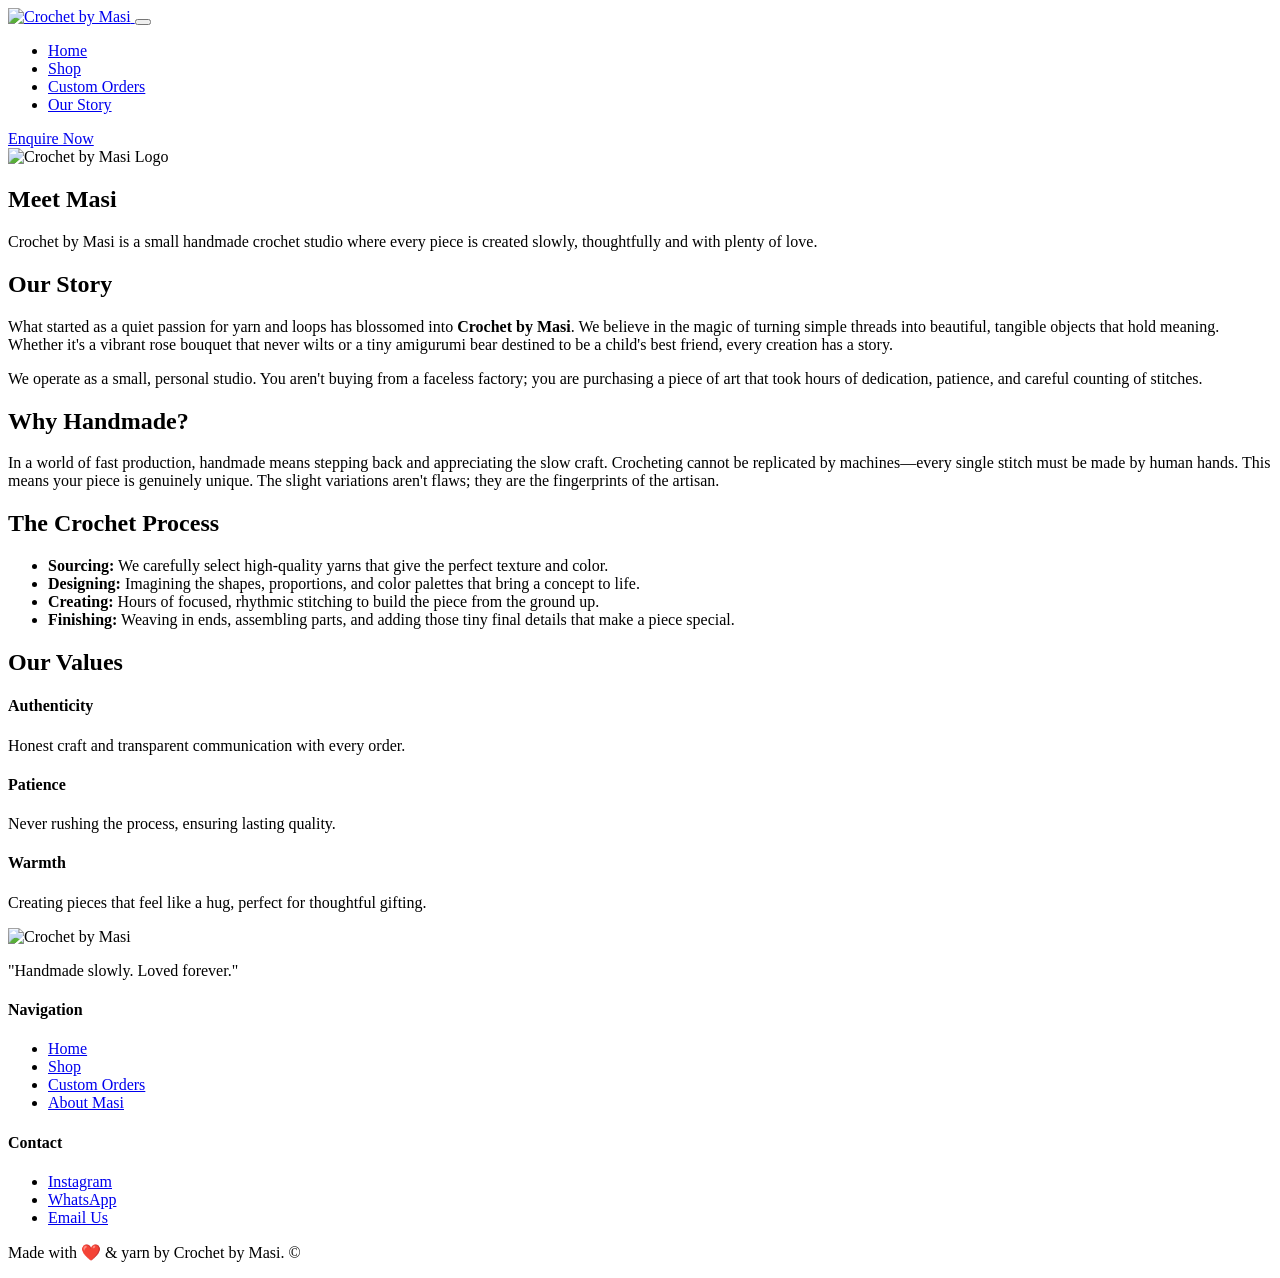
==== about.html @ 3d9cf758 "Add about.html for 'About Us' page" ====
<!DOCTYPE html>
<html lang="en">
<head>
    <meta charset="UTF-8">
    <meta name="viewport" content="width=device-width, initial-scale=1.0">
    <title>About Us | Crochet by Masi</title>
    <meta name="description" content="Learn about Masi and our small handmade crochet studio.">
    
    <link rel="preconnect" href="https://fonts.googleapis.com">
    <link rel="preconnect" href="https://fonts.gstatic.com" crossorigin>
    <link href="https://fonts.googleapis.com/css2?family=DM+Sans:opsz,wght@9..40,400;9..40,500;9..40,700&family=Lobster+Two:ital,wght@0,400;0,700;1,400&display=swap" rel="stylesheet">
    
    <link rel="stylesheet" href="css/style.css">
</head>
<body>

    <header class="site-header">
        <div class="container nav-container">
            <a href="index.html" class="logo-link">
                <img src="assets/logo/crochet-by-masi.png" alt="Crochet by Masi" class="brand-logo">
            </a>
            
            <button class="menu-toggle" aria-label="Toggle navigation" aria-expanded="false">
                <span class="hamburger"></span>
            </button>

            <nav class="main-nav">
                <ul class="nav-links">
                    <li><a href="index.html">Home</a></li>
                    <li><a href="shop.html">Shop</a></li>
                    <li><a href="custom-order.html">Custom Orders</a></li>
                    <li><a href="about.html" class="active">Our Story</a></li>
                </ul>
                <div class="nav-actions">
                    <a href="custom-order.html" class="btn btn-primary">Enquire Now</a>
                </div>
            </nav>
        </div>
    </header>

    <main class="page-main pt-header">
        
        <section class="about-hero section-padding text-center bg-cream">
            <div class="container">
                <img src="assets/logo/crochet-by-masi.png" alt="Crochet by Masi Logo" class="about-hero-logo mb-3">
                <h1 class="decorative-font">Meet Masi</h1>
                <p class="max-w-600 mx-auto">Crochet by Masi is a small handmade crochet studio where every piece is created slowly, thoughtfully and with plenty of love.</p>
            </div>
        </section>

        <section class="about-story section-padding">
            <div class="container text-content">
                <h2 class="decorative-font mb-3">Our Story</h2>
                <p>What started as a quiet passion for yarn and loops has blossomed into <strong>Crochet by Masi</strong>. We believe in the magic of turning simple threads into beautiful, tangible objects that hold meaning. Whether it's a vibrant rose bouquet that never wilts or a tiny amigurumi bear destined to be a child's best friend, every creation has a story.</p>
                <p>We operate as a small, personal studio. You aren't buying from a faceless factory; you are purchasing a piece of art that took hours of dedication, patience, and careful counting of stitches.</p>

                <h2 class="decorative-font mt-5 mb-3">Why Handmade?</h2>
                <p>In a world of fast production, handmade means stepping back and appreciating the slow craft. Crocheting cannot be replicated by machines—every single stitch must be made by human hands. This means your piece is genuinely unique. The slight variations aren't flaws; they are the fingerprints of the artisan.</p>

                <h2 class="decorative-font mt-5 mb-3">The Crochet Process</h2>
                <ul class="process-list">
                    <li><strong>Sourcing:</strong> We carefully select high-quality yarns that give the perfect texture and color.</li>
                    <li><strong>Designing:</strong> Imagining the shapes, proportions, and color palettes that bring a concept to life.</li>
                    <li><strong>Creating:</strong> Hours of focused, rhythmic stitching to build the piece from the ground up.</li>
                    <li><strong>Finishing:</strong> Weaving in ends, assembling parts, and adding those tiny final details that make a piece special.</li>
                </ul>

                <h2 class="decorative-font mt-5 mb-3">Our Values</h2>
                <div class="values-grid mt-3">
                    <div class="value-card bg-cream">
                        <h4>Authenticity</h4>
                        <p>Honest craft and transparent communication with every order.</p>
                    </div>
                    <div class="value-card bg-cream">
                        <h4>Patience</h4>
                        <p>Never rushing the process, ensuring lasting quality.</p>
                    </div>
                    <div class="value-card bg-cream">
                        <h4>Warmth</h4>
                        <p>Creating pieces that feel like a hug, perfect for thoughtful gifting.</p>
                    </div>
                </div>
            </div>
        </section>

    </main>

    <footer class="site-footer">
        <div class="container footer-container">
            <div class="footer-brand">
                <img src="assets/logo/crochet-by-masi.png" alt="Crochet by Masi" class="footer-logo">
                <p class="decorative-font tagline">"Handmade slowly. Loved forever."</p>
            </div>
            <div class="footer-links">
                <h4>Navigation</h4>
                <ul>
                    <li><a href="index.html">Home</a></li>
                    <li><a href="shop.html">Shop</a></li>
                    <li><a href="custom-order.html">Custom Orders</a></li>
                    <li><a href="about.html">About Masi</a></li>
                </ul>
            </div>
            <div class="footer-contact">
                <h4>Contact</h4>
                <ul>
                    <li><a href="#" class="instagram-link">Instagram</a></li>
                    <li><a href="#" class="whatsapp-link">WhatsApp</a></li>
                    <li><a href="#" class="email-link">Email Us</a></li>
                </ul>
            </div>
        </div>
        <div class="footer-bottom">
            <p>Made with ❤️ & yarn by Crochet by Masi. &copy; <span id="year"></span></p>
        </div>
    </footer>

    <script src="js/script.js"></script>
</body>
</html>
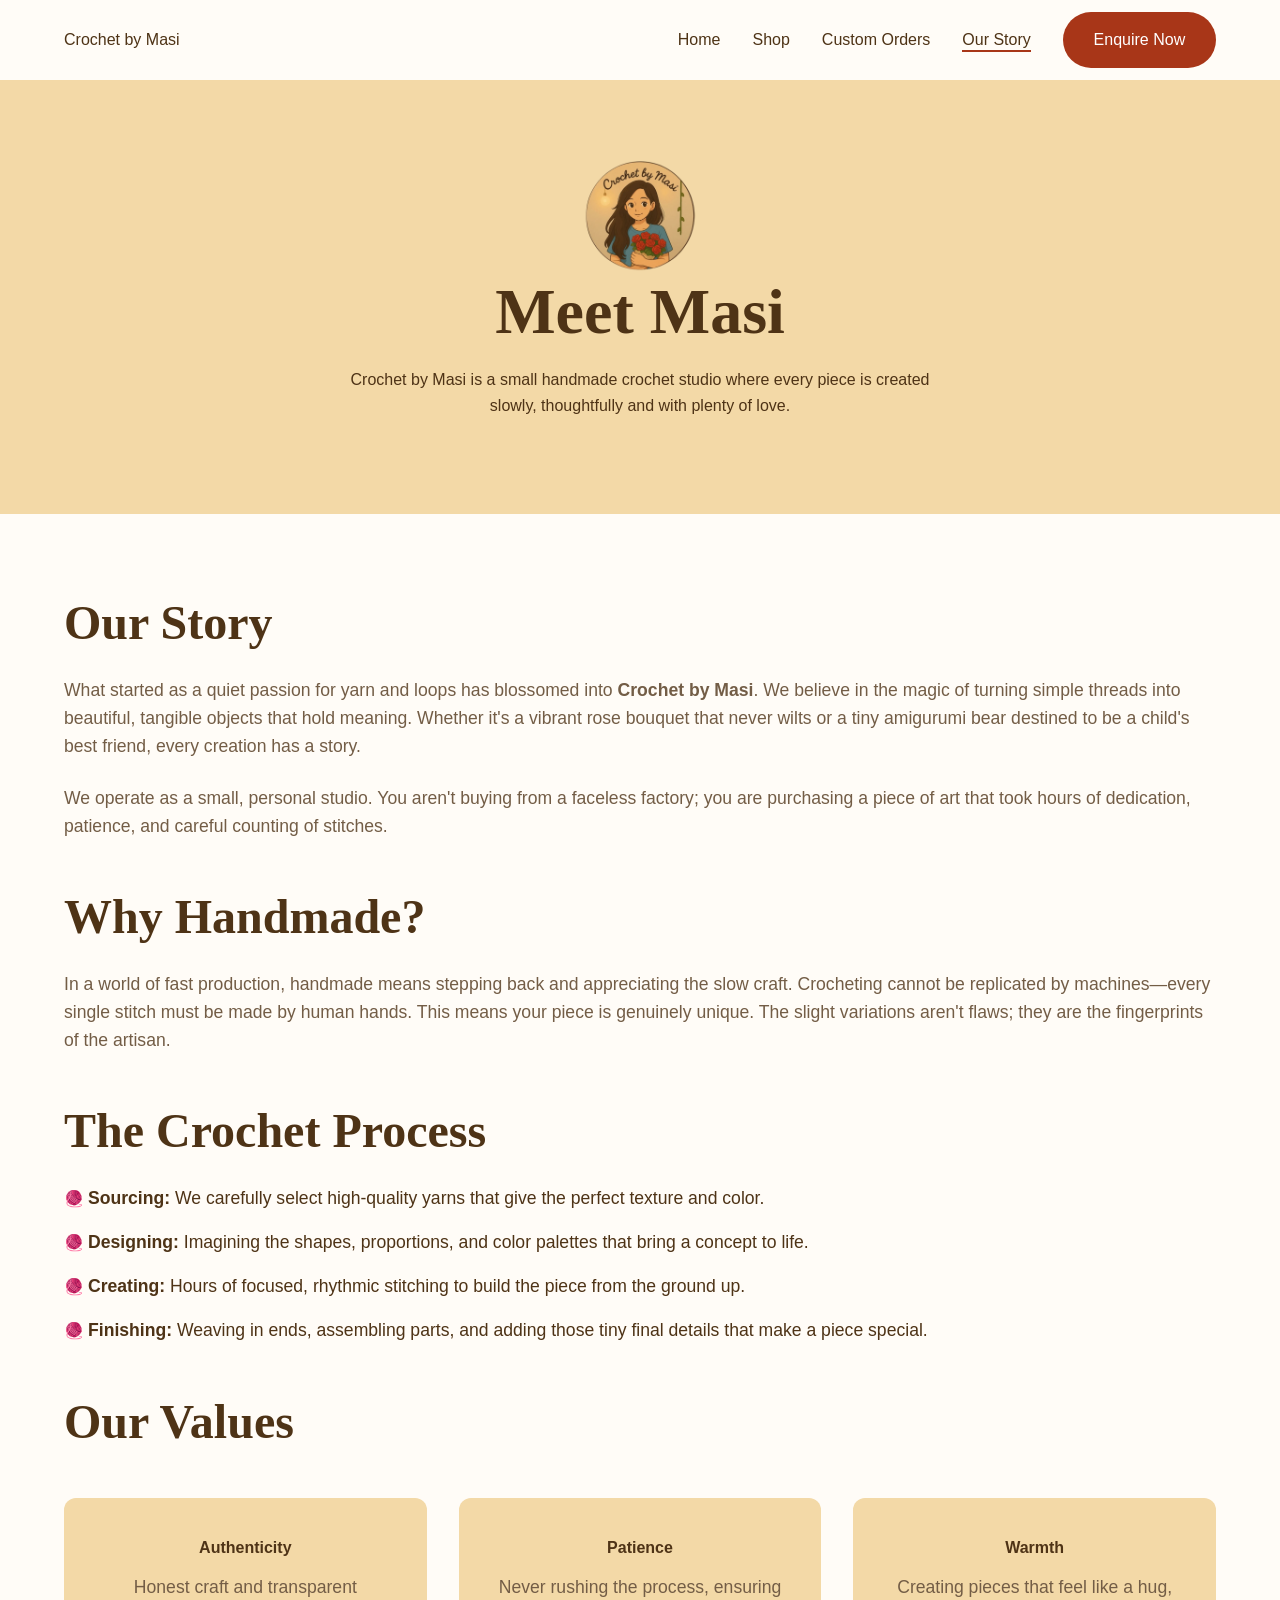
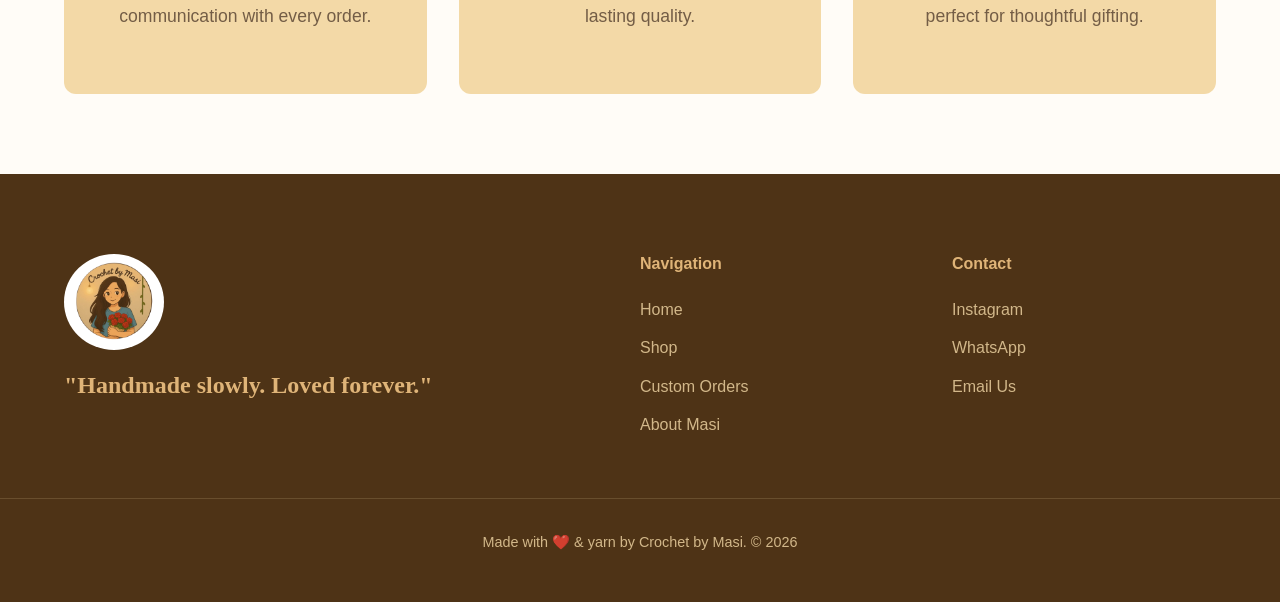
==== commit e9586a77: "Update header logo to text for accessibility Replaced logo image with text logo for better accessibi" ====
--- a/about.html
+++ b/about.html
@@ -17,8 +17,8 @@
     <header class="site-header">
         <div class="container nav-container">
             <a href="index.html" class="logo-link">
-                <img src="assets/logo/crochet-by-masi.png" alt="Crochet by Masi" class="brand-logo">
-            </a>
+    <span class="text-logo">Crochet by Masi</span>
+</a>
             
             <button class="menu-toggle" aria-label="Toggle navigation" aria-expanded="false">
                 <span class="hamburger"></span>
--- a/css/style.css
+++ b/css/style.css
@@ -0,0 +1,775 @@
+/* ========================================
+   CSS VARIABLES - BRAND PALETTE
+======================================== */
+:root {
+    /* Brand Colors */
+    --clr-cream: #F3D9A7;
+    --clr-cocoa: #4E3316;
+    --clr-terracotta: #A83618;
+    --clr-sage: #587472;
+    --clr-green: #7A9635;
+    --clr-golden: #DFB478;
+    
+    /* Functional Colors */
+    --clr-background: #FFFCF7; /* Very light warm off-white for main body */
+    --clr-surface: #FFFFFF;
+    --clr-text-main: #4E3316; /* Cocoa */
+    --clr-text-light: #735D46;
+    
+    /* Typography */
+    --font-main: 'DM Sans', sans-serif;
+    --font-decorative: 'Lobster Two', cursive;
+    
+    /* Transitions & Shadows */
+    --transition: 0.3s ease;
+    --shadow-soft: 0 4px 20px rgba(78, 51, 22, 0.08);
+}
+
+/* ========================================
+   RESET & BASE
+======================================== */
+*, *::before, *::after {
+    box-sizing: border-box;
+    margin: 0;
+    padding: 0;
+}
+
+html {
+    scroll-behavior: smooth;
+}
+
+body {
+    font-family: var(--font-main);
+    color: var(--clr-text-main);
+    background-color: var(--clr-background);
+    line-height: 1.6;
+    -webkit-font-smoothing: antialiased;
+}
+
+img {
+    max-width: 100%;
+    display: block;
+}
+
+a {
+    color: inherit;
+    text-decoration: none;
+    transition: var(--transition);
+}
+
+ul {
+    list-style: none;
+}
+
+/* ========================================
+   TYPOGRAPHY & UTILITIES
+======================================== */
+.decorative-font {
+    font-family: var(--font-decorative);
+    font-weight: 700;
+}
+
+h1, h2, h3, h4 {
+    color: var(--clr-cocoa);
+    margin-bottom: 1rem;
+    line-height: 1.2;
+}
+
+h1 { font-size: clamp(2.5rem, 5vw, 4rem); }
+h2 { font-size: clamp(2rem, 4vw, 3rem); }
+h3 { font-size: 1.5rem; }
+
+p { margin-bottom: 1rem; }
+
+.container {
+    width: 90%;
+    max-width: 1200px;
+    margin: 0 auto;
+}
+
+.section-padding { padding: 5rem 0; }
+.text-center { text-align: center; }
+.mb-3 { margin-bottom: 1.5rem; }
+.mb-4 { margin-bottom: 2rem; }
+.mt-2 { margin-top: 1rem; }
+.mt-3 { margin-top: 1.5rem; }
+.mt-4 { margin-top: 2rem; }
+.mt-5 { margin-top: 3rem; }
+.mx-auto { margin-left: auto; margin-right: auto; }
+.max-w-600 { max-width: 600px; }
+.justify-center { justify-content: center; }
+.hidden { display: none !important; }
+
+.bg-cream { background-color: var(--clr-cream); }
+.text-muted { color: var(--clr-text-light); }
+.small-text { font-size: 0.875rem; }
+
+/* ========================================
+   BUTTONS
+======================================== */
+.btn {
+    display: inline-flex;
+    align-items: center;
+    justify-content: center;
+    padding: 0.8rem 1.8rem;
+    border-radius: 50px;
+    font-weight: 500;
+    font-size: 1rem;
+    cursor: pointer;
+    border: 2px solid transparent;
+    transition: transform 0.2s, background-color 0.3s, box-shadow 0.3s;
+}
+
+.btn:active { transform: scale(0.98); }
+
+.btn-primary {
+    background-color: var(--clr-terracotta);
+    color: white;
+}
+
+.btn-primary:hover {
+    background-color: #8A2B12;
+    box-shadow: 0 4px 15px rgba(168, 54, 24, 0.3);
+}
+
+.btn-outline {
+    background-color: transparent;
+    border-color: var(--clr-cocoa);
+    color: var(--clr-cocoa);
+}
+
+.btn-outline:hover {
+    background-color: var(--clr-cocoa);
+    color: white;
+}
+
+.btn-block {
+    width: 100%;
+    display: block;
+}
+
+/* ========================================
+   HEADER & NAVIGATION
+======================================== */
+.site-header {
+    background-color: var(--clr-background);
+    position: fixed;
+    top: 0;
+    left: 0;
+    width: 100%;
+    z-index: 1000;
+    transition: box-shadow 0.3s, background-color 0.3s;
+}
+
+.site-header.scrolled {
+    background-color: rgba(255, 252, 247, 0.95);
+    backdrop-filter: blur(10px);
+    box-shadow: var(--shadow-soft);
+}
+
+.nav-container {
+    display: flex;
+    justify-content: space-between;
+    align-items: center;
+    height: 80px;
+}
+
+.brand-logo {
+    height: 60px;
+    width: auto;
+}
+
+.main-nav {
+    display: flex;
+    align-items: center;
+    gap: 2rem;
+}
+
+.nav-links {
+    display: flex;
+    gap: 2rem;
+}
+
+.nav-links a {
+    font-weight: 500;
+    position: relative;
+}
+
+.nav-links a::after {
+    content: '';
+    position: absolute;
+    bottom: -4px;
+    left: 0;
+    width: 0%;
+    height: 2px;
+    background-color: var(--clr-terracotta);
+    transition: var(--transition);
+}
+
+.nav-links a:hover::after,
+.nav-links a.active::after {
+    width: 100%;
+}
+
+.nav-actions {
+    display: flex;
+    align-items: center;
+    gap: 1.5rem;
+}
+
+.social-icon {
+    display: flex;
+    align-items: center;
+    color: var(--clr-cocoa);
+}
+.social-icon:hover { color: var(--clr-terracotta); }
+
+.menu-toggle {
+    display: none;
+    background: transparent;
+    border: none;
+    cursor: pointer;
+    width: 30px;
+    height: 20px;
+    position: relative;
+    z-index: 1001;
+}
+
+.hamburger, .hamburger::before, .hamburger::after {
+    content: '';
+    display: block;
+    width: 100%;
+    height: 2px;
+    background-color: var(--clr-cocoa);
+    position: absolute;
+    transition: var(--transition);
+}
+
+.hamburger { top: 9px; }
+.hamburger::before { top: -9px; }
+.hamburger::after { bottom: -9px; }
+
+.menu-toggle.active .hamburger { background: transparent; }
+.menu-toggle.active .hamburger::before { transform: rotate(45deg); top: 0; }
+.menu-toggle.active .hamburger::after { transform: rotate(-45deg); bottom: 0; }
+
+.pt-header { padding-top: 80px; }
+
+/* ========================================
+   HERO SECTION
+======================================== */
+.hero {
+    min-height: 100vh;
+    display: flex;
+    align-items: center;
+    padding-top: 80px;
+    background: linear-gradient(135deg, var(--clr-cream) 0%, var(--clr-background) 100%);
+}
+
+.hero-container {
+    display: grid;
+    grid-template-columns: 1fr 1fr;
+    gap: 4rem;
+    align-items: center;
+}
+
+.hero-buttons {
+    display: flex;
+    gap: 1rem;
+    flex-wrap: wrap;
+    margin-top: 2rem;
+}
+
+.hero-image-wrapper {
+    position: relative;
+    border-radius: 20px;
+    overflow: hidden;
+    box-shadow: var(--shadow-soft);
+}
+
+.hero-img {
+    width: 100%;
+    height: 600px;
+    object-fit: cover;
+}
+
+.hero-badge {
+    position: absolute;
+    bottom: -30px;
+    right: -30px;
+    width: 150px;
+    height: 150px;
+    background: var(--clr-surface);
+    border-radius: 50%;
+    display: flex;
+    align-items: center;
+    justify-content: center;
+    box-shadow: 0 10px 30px rgba(0,0,0,0.1);
+    padding: 1.5rem;
+}
+
+/* ========================================
+   PRODUCT CARDS
+======================================== */
+.product-grid {
+    display: grid;
+    grid-template-columns: repeat(auto-fill, minmax(280px, 1fr));
+    gap: 2rem;
+    margin-top: 3rem;
+}
+
+.product-card {
+    background: var(--clr-surface);
+    border-radius: 12px;
+    overflow: hidden;
+    box-shadow: 0 2px 10px rgba(78, 51, 22, 0.05);
+    transition: transform 0.3s, box-shadow 0.3s;
+    display: flex;
+    flex-direction: column;
+}
+
+.product-card:hover {
+    transform: translateY(-5px);
+    box-shadow: var(--shadow-soft);
+}
+
+.product-img-wrapper {
+    position: relative;
+    padding-top: 100%; /* 1:1 Aspect Ratio */
+    background-color: var(--clr-cream);
+}
+
+.product-img {
+    position: absolute;
+    top: 0;
+    left: 0;
+    width: 100%;
+    height: 100%;
+    object-fit: cover;
+}
+
+.product-badge {
+    position: absolute;
+    top: 10px;
+    left: 10px;
+    background: var(--clr-terracotta);
+    color: white;
+    font-size: 0.75rem;
+    padding: 0.25rem 0.75rem;
+    border-radius: 20px;
+    font-weight: 700;
+    text-transform: uppercase;
+}
+
+.product-info {
+    padding: 1.5rem;
+    display: flex;
+    flex-direction: column;
+    flex-grow: 1;
+}
+
+.product-title {
+    font-size: 1.25rem;
+    margin-bottom: 0.5rem;
+}
+
+.product-desc {
+    color: var(--clr-text-light);
+    font-size: 0.9rem;
+    margin-bottom: 1rem;
+    flex-grow: 1;
+}
+
+.product-footer {
+    display: flex;
+    justify-content: space-between;
+    align-items: center;
+    margin-bottom: 1rem;
+}
+
+.product-price {
+    font-weight: 700;
+    color: var(--clr-cocoa);
+    font-size: 1.1rem;
+}
+
+/* ========================================
+   CATEGORIES
+======================================== */
+.category-grid {
+    display: grid;
+    grid-template-columns: repeat(2, 1fr);
+    gap: 1.5rem;
+}
+
+.category-card {
+    background: var(--clr-surface);
+    padding: 3rem 2rem;
+    border-radius: 16px;
+    text-align: center;
+    border: 2px solid transparent;
+    transition: var(--transition);
+}
+
+.category-card:hover {
+    border-color: var(--clr-golden);
+    box-shadow: var(--shadow-soft);
+}
+
+.category-card h3 { font-size: 1.8rem; margin-bottom: 0.5rem; }
+.text-link {
+    color: var(--clr-terracotta);
+    font-weight: 700;
+    font-size: 0.9rem;
+}
+
+/* ========================================
+   HOW IT WORKS & VALUES
+======================================== */
+.steps-grid, .values-grid {
+    display: grid;
+    grid-template-columns: repeat(auto-fit, minmax(220px, 1fr));
+    gap: 2rem;
+    margin-top: 3rem;
+}
+
+.step-card {
+    text-align: center;
+    padding: 2rem 1.5rem;
+}
+
+.step-number {
+    font-size: 4rem;
+    color: var(--clr-golden);
+    opacity: 0.5;
+    line-height: 1;
+    margin-bottom: 1rem;
+}
+
+.value-card {
+    padding: 2.5rem 2rem;
+    border-radius: 12px;
+    text-align: center;
+}
+
+/* ========================================
+   MEET MASI
+======================================== */
+.meet-masi-container {
+    display: grid;
+    grid-template-columns: 1fr 2fr;
+    gap: 4rem;
+    align-items: center;
+}
+
+.meet-masi-image {
+    background: var(--clr-surface);
+    padding: 2rem;
+    border-radius: 50%;
+    box-shadow: var(--shadow-soft);
+}
+
+/* ========================================
+   INSTAGRAM GRID
+======================================== */
+.insta-grid {
+    display: grid;
+    grid-template-columns: repeat(4, 1fr);
+    gap: 1rem;
+}
+
+.insta-item {
+    aspect-ratio: 1;
+    background-color: var(--clr-cream);
+    background-image: url('https://images.unsplash.com/photo-1584992236310-6edddc08acff?q=80&w=400&auto=format&fit=crop');
+    background-size: cover;
+    background-position: center;
+    border-radius: 8px;
+}
+
+.insta-item:nth-child(2) { background-image: url('https://images.unsplash.com/photo-1628157732272-2d8c90ebdb5c?q=80&w=400&auto=format&fit=crop'); }
+.insta-item:nth-child(3) { background-image: url('https://images.unsplash.com/photo-1520986606214-8b456906c813?q=80&w=400&auto=format&fit=crop'); }
+.insta-item:nth-child(4) { background-image: url('https://images.unsplash.com/photo-1616874535244-73aea5daadb4?q=80&w=400&auto=format&fit=crop'); }
+
+/* ========================================
+   SHOP CONTROLS
+======================================== */
+.shop-controls {
+    display: flex;
+    flex-direction: column;
+    align-items: center;
+    gap: 2rem;
+    margin-bottom: 3rem;
+}
+
+.search-bar input {
+    width: 100%;
+    max-width: 400px;
+    padding: 1rem 1.5rem;
+    border: 2px solid var(--clr-cream);
+    border-radius: 50px;
+    font-family: inherit;
+    font-size: 1rem;
+    outline: none;
+    transition: var(--transition);
+}
+
+.search-bar input:focus { border-color: var(--clr-golden); }
+
+.category-filters {
+    display: flex;
+    gap: 1rem;
+    flex-wrap: wrap;
+    justify-content: center;
+}
+
+.filter-btn {
+    background: transparent;
+    border: 1px solid var(--clr-cocoa);
+    padding: 0.5rem 1.5rem;
+    border-radius: 50px;
+    cursor: pointer;
+    font-family: inherit;
+    color: var(--clr-cocoa);
+    transition: var(--transition);
+}
+
+.filter-btn.active, .filter-btn:hover {
+    background: var(--clr-cocoa);
+    color: white;
+}
+
+/* ========================================
+   FORMS
+======================================== */
+.form-container {
+    max-width: 700px;
+}
+
+.custom-form {
+    background: var(--clr-surface);
+    padding: 3rem;
+    border-radius: 20px;
+    box-shadow: var(--shadow-soft);
+}
+
+.form-grid {
+    display: grid;
+    grid-template-columns: 1fr 1fr;
+    gap: 1.5rem;
+}
+
+.form-group {
+    margin-bottom: 1.5rem;
+    display: flex;
+    flex-direction: column;
+}
+
+label {
+    font-weight: 500;
+    margin-bottom: 0.5rem;
+    font-size: 0.9rem;
+}
+
+input, select, textarea {
+    padding: 1rem;
+    border: 1px solid #E5E0D8;
+    border-radius: 8px;
+    font-family: inherit;
+    font-size: 1rem;
+    background: var(--clr-background);
+    outline: none;
+    transition: border-color 0.3s;
+}
+
+input:focus, select:focus, textarea:focus {
+    border-color: var(--clr-terracotta);
+}
+
+.form-fallback, .form-success {
+    background: var(--clr-surface);
+    padding: 4rem 2rem;
+    border-radius: 20px;
+    box-shadow: var(--shadow-soft);
+    margin-bottom: 2rem;
+}
+
+/* ========================================
+   ABOUT PAGE
+======================================== */
+.about-hero-logo {
+    width: 120px;
+    margin: 0 auto;
+}
+
+.text-content p {
+    font-size: 1.1rem;
+    margin-bottom: 1.5rem;
+    color: var(--clr-text-light);
+}
+
+.process-list li {
+    margin-bottom: 1rem;
+    font-size: 1.1rem;
+    padding-left: 1.5rem;
+    position: relative;
+}
+
+.process-list li::before {
+    content: '🧶';
+    position: absolute;
+    left: 0;
+    top: 2px;
+    font-size: 1rem;
+}
+
+/* ========================================
+   FOOTER
+======================================== */
+.site-footer {
+    background-color: var(--clr-cocoa);
+    color: var(--clr-cream);
+    padding: 5rem 0 2rem;
+}
+
+.footer-container {
+    display: grid;
+    grid-template-columns: 2fr 1fr 1fr;
+    gap: 3rem;
+    margin-bottom: 3rem;
+}
+
+.footer-logo {
+    width: 100px;
+    margin-bottom: 1rem;
+    background: var(--clr-surface);
+    border-radius: 50%;
+    padding: 0.5rem;
+}
+
+.footer-brand .tagline {
+    font-size: 1.5rem;
+    color: var(--clr-golden);
+}
+
+.site-footer h4 {
+    color: var(--clr-golden);
+    margin-bottom: 1.5rem;
+}
+
+.site-footer ul li { margin-bottom: 0.8rem; }
+.site-footer a { color: var(--clr-cream); opacity: 0.8; }
+.site-footer a:hover { opacity: 1; color: white; }
+
+.footer-bottom {
+    text-align: center;
+    padding-top: 2rem;
+    border-top: 1px solid rgba(243, 217, 167, 0.2);
+    font-size: 0.9rem;
+    opacity: 0.8;
+}
+
+/* ========================================
+   RESPONSIVE (MEDIA QUERIES)
+======================================== */
+@media (max-width: 1024px) {
+    .hero-container { gap: 2rem; }
+    .hero-img { height: 500px; }
+}
+
+@media (max-width: 768px) {
+    .menu-toggle { display: block; }
+    
+    .main-nav {
+        position: fixed;
+        top: 80px;
+        left: 0;
+        width: 100%;
+        background-color: var(--clr-background);
+        flex-direction: column;
+        padding: 2rem;
+        box-shadow: var(--shadow-soft);
+        transform: translateY(-150%);
+        transition: transform 0.4s ease;
+        z-index: 999;
+    }
+    
+    .main-nav.active { transform: translateY(0); }
+    .nav-links { flex-direction: column; align-items: center; width: 100%; gap: 1.5rem; }
+    .nav-actions { flex-direction: column; width: 100%; margin-top: 2rem; }
+    
+    .hero-container, .meet-masi-container { grid-template-columns: 1fr; text-align: center; }
+    .hero-buttons { justify-content: center; }
+    .hero-visual { order: -1; margin-bottom: 2rem; }
+    .hero-badge { display: none; }
+    
+    .category-grid, .footer-container { grid-template-columns: 1fr; gap: 2rem; }
+    .form-grid { grid-template-columns: 1fr; }
+    .insta-grid { grid-template-columns: repeat(2, 1fr); }
+}
+
+@media (max-width: 480px) {
+    .product-grid { grid-template-columns: 1fr; }
+    h1 { font-size: 2.2rem; }
+    .custom-form { padding: 1.5rem; }
+}
+
+/* ========================================
+   PREFERS REDUCED MOTION
+======================================== */
+@media (prefers-reduced-motion: reduce) {
+    *, *::before, *::after {
+        animation-duration: 0.01ms !important;
+        animation-iteration-count: 1 !important;
+        transition-duration: 0.01ms !important;
+        scroll-behavior: auto !important;
+    }
+}
+
+/* ========================================
+   LOADING SPINNER (SaaS-Style Kinetic)
+======================================== */
+.loader-overlay {
+    grid-column: 1 / -1; /* spans the entire grid */
+    display: flex;
+    flex-direction: column;
+    align-items: center;
+    justify-content: center;
+    padding: 4rem 0;
+    background: rgba(255, 252, 247, 0.6);
+    backdrop-filter: blur(8px);
+    -webkit-backdrop-filter: blur(8px);
+    border-radius: 12px;
+    opacity: 1;
+    visibility: visible;
+    transition: opacity 0.4s cubic-bezier(0.4, 0, 0.2, 1), visibility 0.4s;
+    min-height: 250px;
+}
+
+.loader-overlay.hidden {
+    opacity: 0;
+    visibility: hidden;
+    position: absolute; /* removes it from flow quickly */
+    pointer-events: none;
+}
+
+.loader-ring {
+    width: 45px;
+    height: 45px;
+    border: 3px solid var(--clr-cream);
+    border-top-color: var(--clr-terracotta);
+    border-radius: 50%;
+    animation: spin 0.8s cubic-bezier(0.6, 0.2, 0.4, 0.8) infinite;
+    margin-bottom: 1rem;
+}
+
+.loader-overlay p {
+    color: var(--clr-cocoa);
+    font-size: 1.2rem;
+    margin: 0;
+    letter-spacing: 0.5px;
+}
+
+@keyframes spin {
+    to { transform: rotate(360deg); }
+}
